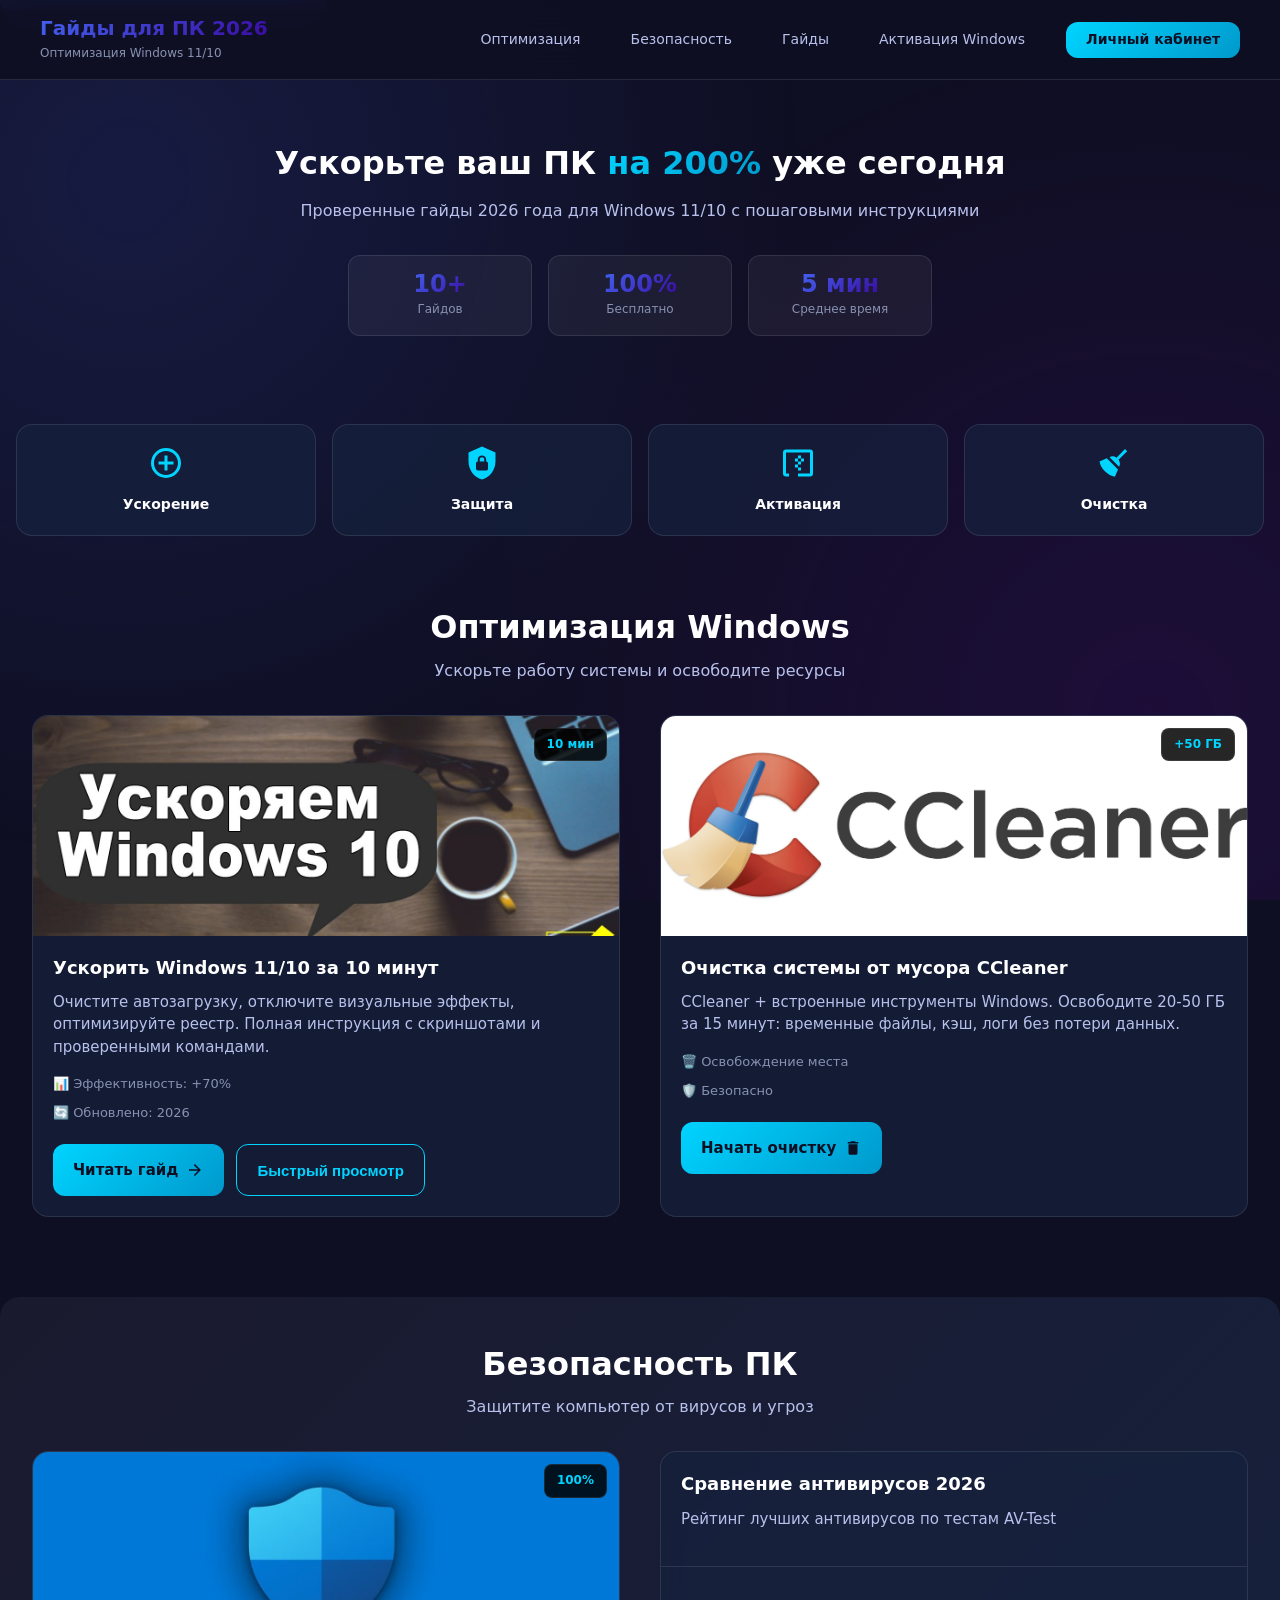
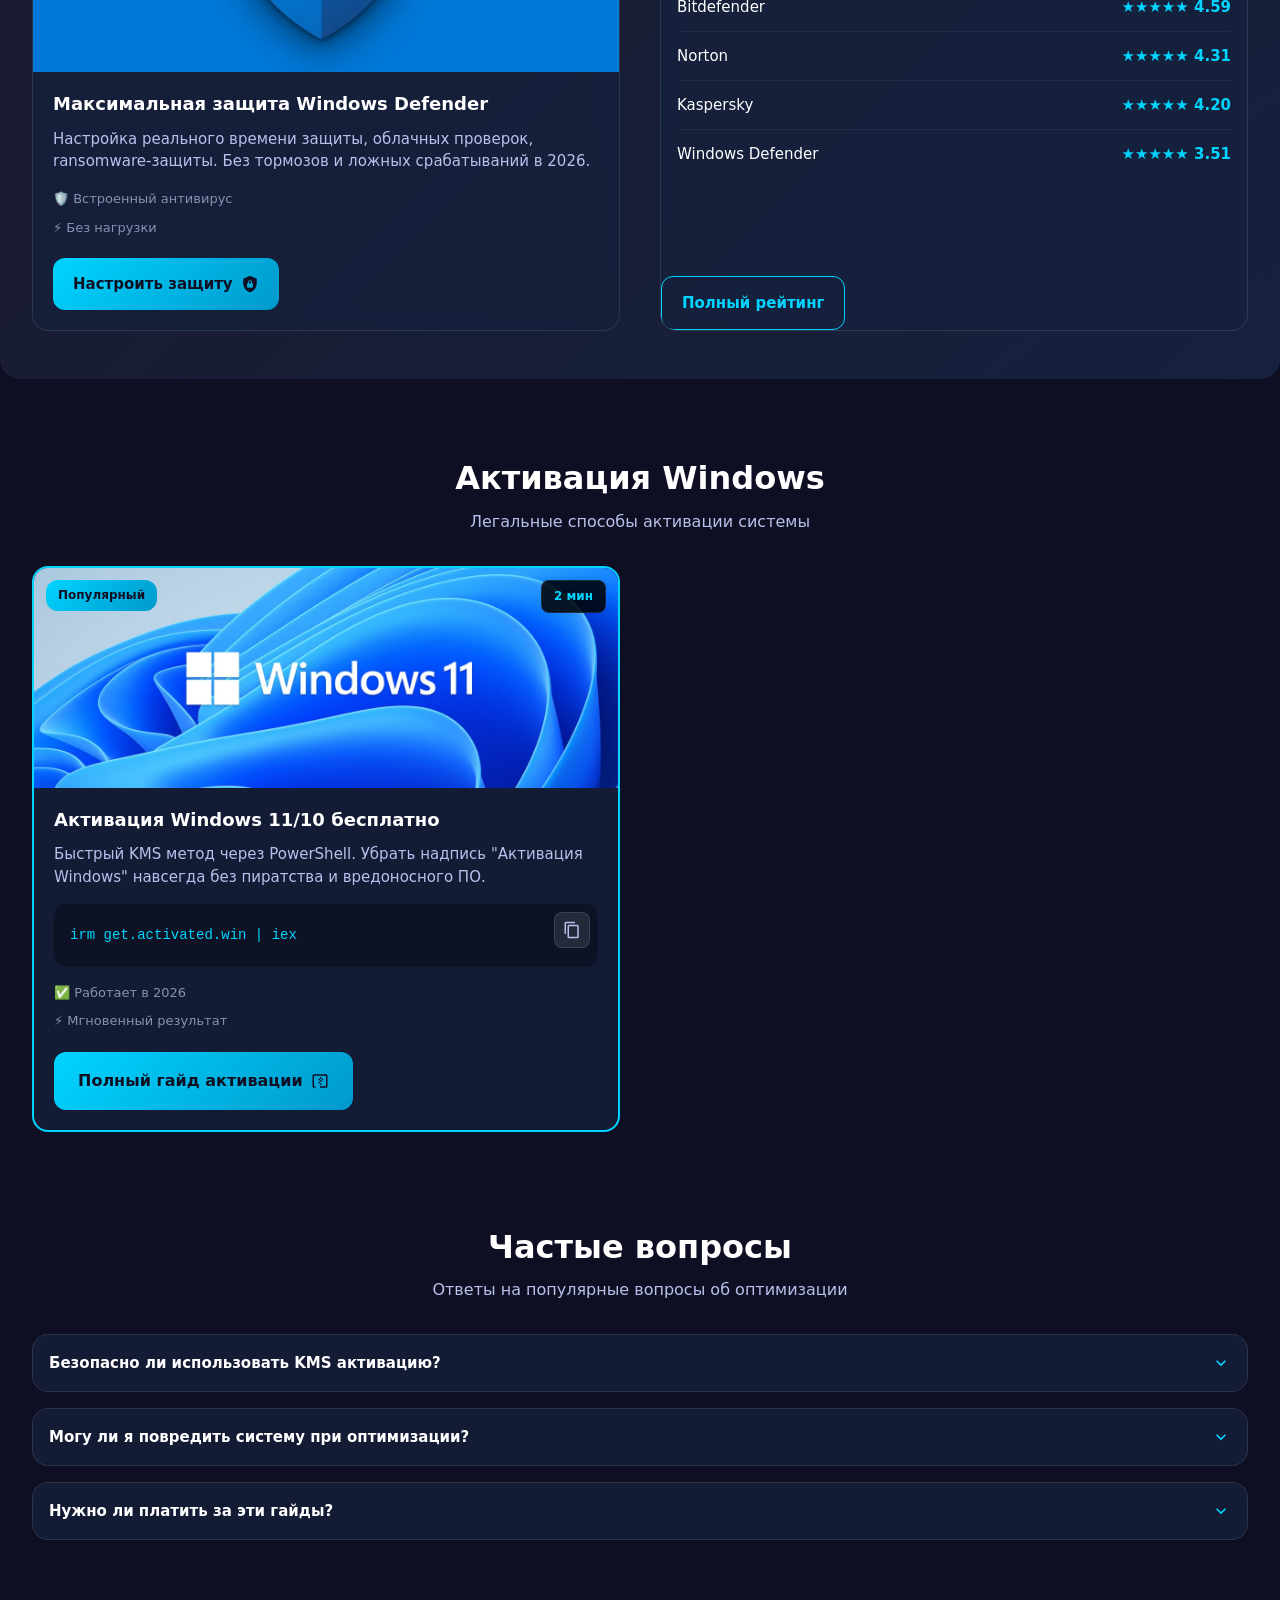
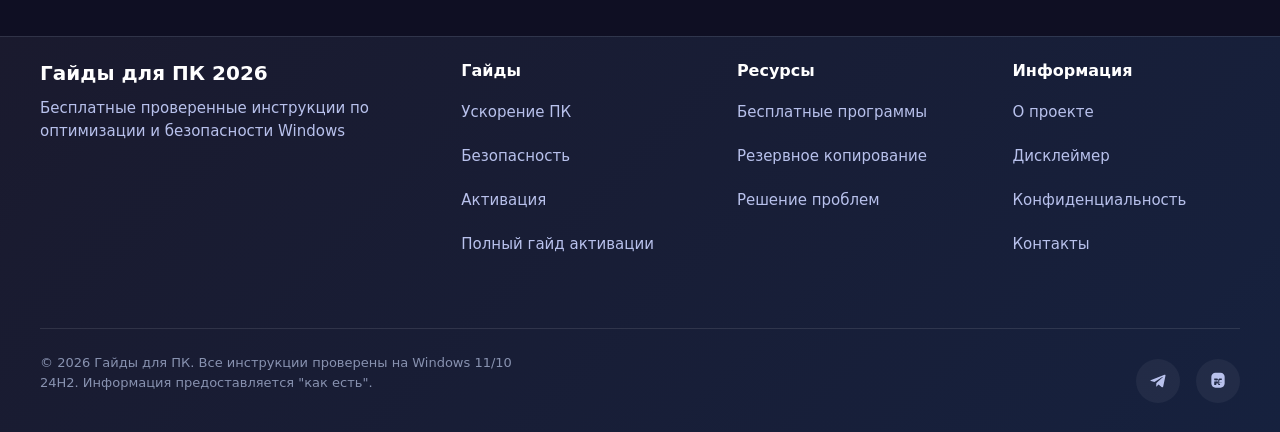
==== index.html @ e0f8c7ee "подключение метрики" ====
<!DOCTYPE html>
<html lang="ru">
<head>
    <meta charset="UTF-8">
    <meta name="viewport" content="width=device-width, initial-scale=1.0">
    <title>Гайды по оптимизации ПК Windows 11/10 2026: ускорение, очистка, активация, безопасность</title>
    <meta name="description" content="Полные гайды 2026: ускорить Windows 11/10 за 10 минут, очистка ПК от мусора CCleaner, активация Windows бесплатно, настройка Windows Defender. Бесплатные программы и инструкции.">
    <meta name="keywords" content="оптимизация ПК, ускорение Windows 11, очистка компьютера от мусора, активация Windows, Windows Defender настройки, гайды ПК 2026">
    <link rel="stylesheet" href="style.css">
    <meta name="robots" content="index, follow">
    <link rel="canonical" href="https://pcguides.vercel.app/">

    <!-- Yandex.Metrika counter -->
<script type="text/javascript">
    (function(m,e,t,r,i,k,a){
        m[i]=m[i]||function(){(m[i].a=m[i].a||[]).push(arguments)};
        m[i].l=1*new Date();
        for (var j = 0; j < document.scripts.length; j++) {if (document.scripts[j].src === r) { return; }}
        k=e.createElement(t),a=e.getElementsByTagName(t)[0],k.async=1,k.src=r,a.parentNode.insertBefore(k,a)
    })(window, document,'script','https://mc.yandex.ru/metrika/tag.js?id=106522723', 'ym');

    ym(106522723, 'init', {ssr:true, webvisor:true, clickmap:true, ecommerce:"dataLayer", referrer: document.referrer, url: location.href, accurateTrackBounce:true, trackLinks:true});
</script>
<noscript><div><img src="https://mc.yandex.ru/watch/106522723" style="position:absolute; left:-9999px;" alt="" /></div></noscript>
<!-- /Yandex.Metrika counter -->

    <meta name="yandex-verification" content="bee2ff7888abcf48" />
    
    <!-- Open Graph -->
    <meta property="og:title" content="Гайды по оптимизации ПК Windows 11/10 2026: ускорение, очистка, активация">
    <meta property="og:description" content="Ускорьте ПК, очистите от мусора, активируйте Windows бесплатно. Полные инструкции 2026 года.">
    <meta property="og:type" content="website">
    <meta property="og:url" content="https://pcguides.vercel.app/">

    <!-- Preload critical resources -->
    <link rel="preload" href="css/style.css" as="style">
    <link rel="preload" href="js/main.js" as="script">
    
    <!-- CSS -->
    <link rel="stylesheet" href="css/style.css">
    
</head>
<body>
    <!-- Skip to main content для доступности -->
    <a href="#main-content" class="skip-link">Перейти к основному содержанию</a>
    
    <header class="main-header">
        <div class="header-container">
            <div class="logo">
                <h1>Гайды для ПК 2026</h1>
                <p class="tagline">Оптимизация Windows 11/10</p>
            </div>
            
            <button class="menu-toggle" aria-label="Открыть меню" aria-expanded="false">
                <span></span>
                <span></span>
                <span></span>
            </button>
            
            <nav class="main-nav" aria-label="Основная навигация">
                <ul>
                    <li><a href="#optimizaciya" class="nav-link">Оптимизация</a></li>
                    <li><a href="#bezopasnost" class="nav-link">Безопасность</a></li>
                    <li><a href="#gaydiki" class="nav-link">Гайды</a></li>
                    <li><a href="aktivatia.html" class="nav-link">Активация Windows</a></li>
                    <li><a href="/log.php" class="btn-nav">Личный кабинет</a></li>
                </ul>
            </nav>
        </div>
    </header>

    <main id="main-content">
        <!-- Hero Section -->
        <section class="hero">
            <div class="hero-content">
                <h2 class="hero-title">Ускорьте ваш ПК <span class="gradient-text">на 200%</span> уже сегодня</h2>
                <p class="hero-subtitle">Проверенные гайды 2026 года для Windows 11/10 с пошаговыми инструкциями</p>
                <div class="hero-stats">
                    <div class="stat">
                        <span class="stat-number">10+</span>
                        <span class="stat-label">Гайдов</span>
                    </div>
                    <div class="stat">
                        <span class="stat-number">100%</span>
                        <span class="stat-label">Бесплатно</span>
                    </div>
                    <div class="stat">
                        <span class="stat-number">5 мин</span>
                        <span class="stat-label">Среднее время</span>
                    </div>
                </div>
            </div>
            <div class="hero-visual">
                <div class="visual-element"></div>
            </div>
        </section>

        <!-- Quick Navigation -->
        <nav class="quick-nav" aria-label="Быстрая навигация">
            <ul>
                <li><a href="#optimizaciya" class="quick-link">
                    <svg class="nav-icon" viewBox="0 0 24 24"><path d="M12,20C7.59,20 4,16.41 4,12C4,7.59 7.59,4 12,4C16.41,4 20,7.59 20,12C20,16.41 16.41,20 12,20M12,2A10,10 0 0,0 2,12A10,10 0 0,0 12,22A10,10 0 0,0 22,12A10,10 0 0,0 12,2M11,7H13V11H17V13H13V17H11V13H7V11H11V7Z"/></svg>
                    <span>Ускорение</span>
                </a></li>
                <li><a href="#bezopasnost" class="quick-link">
                    <svg class="nav-icon" viewBox="0 0 24 24"><path d="M12,1L3,5V11C3,16.55 6.84,21.74 12,23C17.16,21.74 21,16.55 21,11V5L12,1M12,7C13.4,7 14.8,8.1 14.8,9.5V11C15.4,11 16,11.6 16,12.3V15.8C16,16.4 15.4,17 14.7,17H9.2C8.6,17 8,16.4 8,15.7V12.2C8,11.6 8.6,11 9.2,11V9.5C9.2,8.1 10.6,7 12,7M12,8.2C11.2,8.2 10.5,8.7 10.5,9.5V11H13.5V9.5C13.5,8.7 12.8,8.2 12,8.2Z"/></svg>
                    <span>Защита</span>
                </a></li>
                <li><a href="#gaydiki" class="quick-link">
                    <svg class="nav-icon" viewBox="0 0 24 24"><path d="M14,17H12V15H10V13H12V15H14M14,9H12V11H14V9M14,13H12V11H10V9H12V7H14V9H16V11H14V13M20,19H12V21H20A2,2 0 0,0 22,19V5A2,2 0 0,0 20,3H4A2,2 0 0,0 2,5V19A2,2 0 0,0 4,21H6V19H4V5H20V19Z"/></svg>
                    <span>Активация</span>
                </a></li>
                <li><a href="#ochistka" class="quick-link">
                    <svg class="nav-icon" viewBox="0 0 24 24"><path d="M19.36,2.72L20.78,4.14L15.06,9.85C16.13,11.39 16.28,13.24 15.38,14.44L9.06,8.12C10.26,7.22 12.11,7.37 13.65,8.44L19.36,2.72M5.93,17.57C3.92,15.56 2.69,13.16 2.35,10.92L7.23,8.83L14.67,16.27L12.58,21.15C10.34,20.81 7.94,19.58 5.93,17.57Z"/></svg>
                    <span>Очистка</span>
                </a></li>
            </ul>
        </nav>

        <!-- Optimization Section -->
        <section id="optimizaciya" class="section">
            <div class="section-header">
                <h2 class="section-title">Оптимизация Windows</h2>
                <p class="section-subtitle">Ускорьте работу системы и освободите ресурсы</p>
            </div>

            <div class="guides-grid">
                <!-- Ускорение Windows -->
                <article class="guide-card" itemscope itemtype="https://schema.org/HowTo">
                    <div class="card-image">
                        <img 
                            src="img/speedup.jpg" 
                            alt="Гайд ускорение Windows 11/10 за 10 минут: автозагрузка, реестр" 
                            loading="lazy"
                            width="800"
                            height="450"
                            itemprop="image"
                        >
                        <div class="card-badge" aria-label="Время выполнения: 10 минут">10 мин</div>
                    </div>
                    <div class="card-content">
                        <h3 class="card-title" itemprop="name">Ускорить Windows 11/10 за 10 минут</h3>
                        <p class="card-description" itemprop="description">
                            Очистите автозагрузку, отключите визуальные эффекты, оптимизируйте реестр. 
                            Полная инструкция с скриншотами и проверенными командами.
                        </p>
                        <div class="card-meta">
                            <span class="meta-item">📊 Эффективность: +70%</span>
                            <span class="meta-item">🔄 Обновлено: 2026</span>
                        </div>
                        <div class="card-actions">
                            <a href="guide-optimization.html" class="btn-primary" itemprop="url">
                                Читать гайд
                                <svg class="btn-icon" viewBox="0 0 24 24"><path d="M4,11V13H16L10.5,18.5L11.92,19.92L19.84,12L11.92,4.08L10.5,5.5L16,11H4Z"/></svg>
                            </a>
                            <button class="btn-secondary" data-modal="optimization-preview">
                                Быстрый просмотр
                            </button>
                        </div>
                    </div>
                </article>

                <!-- Очистка CCleaner -->
                <article class="guide-card" itemscope itemtype="https://schema.org/HowTo">
                    <div class="card-image">
                        <img 
                            src="img/ccleaner_main.jpg" 
                            alt="Очистка ПК от мусора CCleaner: временные файлы, кэш браузера" 
                            loading="lazy"
                            width="800"
                            height="450"
                            class="lazyload"
                            itemprop="image"
                        >
                        <div class="card-badge" aria-label="Освободит до 50 ГБ места">+50 ГБ</div>
                    </div>
                    <div class="card-content">
                        <h3 class="card-title" itemprop="name">Очистка системы от мусора CCleaner</h3>
                        <p class="card-description" itemprop="description">
                            CCleaner + встроенные инструменты Windows. Освободите 20-50 ГБ за 15 минут: 
                            временные файлы, кэш, логи без потери данных.
                        </p>
                        <div class="card-meta">
                            <span class="meta-item">🗑️ Освобождение места</span>
                            <span class="meta-item">🛡️ Безопасно</span>
                        </div>
                        <div class="card-actions">
                            <a href="guide-cleanup.html" class="btn-primary" itemprop="url">
                                Начать очистку
                                <svg class="btn-icon" viewBox="0 0 24 24"><path d="M19,4H15.5L14.5,3H9.5L8.5,4H5V6H19M6,19A2,2 0 0,0 8,21H16A2,2 0 0,0 18,19V7H6V19Z"/></svg>
                            </a>
                        </div>
                    </div>
                </article>
            </div>
        </section>

        <!-- Security Section -->
        <section id="bezopasnost" class="section section-dark">
            <div class="section-header">
                <h2 class="section-title">Безопасность ПК</h2>
                <p class="section-subtitle">Защитите компьютер от вирусов и угроз</p>
            </div>

            <div class="guides-grid">
                <!-- Windows Defender -->
                <article class="guide-card" itemscope itemtype="https://schema.org/HowTo">
                    <div class="card-image">
                        <img 
                            src="img/defender_main.jpg" 
                            alt="Настройка максимальной защиты Windows Defender от вирусов и ransomware" 
                            loading="lazy"
                            width="800"
                            height="450"
                            class="lazyload"
                            itemprop="image"
                        >
                        <div class="card-badge" aria-label="100% защита">100%</div>
                    </div>
                    <div class="card-content">
                        <h3 class="card-title" itemprop="name">Максимальная защита Windows Defender</h3>
                        <p class="card-description" itemprop="description">
                            Настройка реального времени защиты, облачных проверок, ransomware-защиты. 
                            Без тормозов и ложных срабатываний в 2026.
                        </p>
                        <div class="card-meta">
                            <span class="meta-item">🛡️ Встроенный антивирус</span>
                            <span class="meta-item">⚡ Без нагрузки</span>
                        </div>
                        <div class="card-actions">
                            <a href="guide-defender.html" class="btn-primary" itemprop="url">
                                Настроить защиту
                                <svg class="btn-icon" viewBox="0 0 24 24"><path d="M12,1L3,5V11C3,16.55 6.84,21.74 12,23C17.16,21.74 21,16.55 21,11V5L12,1M12,7C13.4,7 14.8,8.1 14.8,9.5V11C15.4,11 16,11.6 16,12.3V15.8C16,16.4 15.4,17 14.7,17H9.2C8.6,17 8,16.4 8,15.7V12.2C8,11.6 8.6,11 9.2,11V9.5C9.2,8.1 10.6,7 12,7M12,8.2C11.2,8.2 10.5,8.7 10.5,9.5V11H13.5V9.5C13.5,8.7 12.8,8.2 12,8.2Z"/></svg>
                            </a>
                        </div>
                    </div>
                </article>

                <!-- Antivirus Comparison -->
                <article class="guide-card guide-comparison">
                    <div class="comparison-header">
                        <h3 class="card-title">Сравнение антивирусов 2026</h3>
                        <p class="card-description">Рейтинг лучших антивирусов по тестам AV-Test</p>
                    </div>
                    <div class="comparison-list">
                        <div class="antivirus-item">
                            <span class="av-name">Bitdefender</span>
                            <span class="av-rating">★★★★★ 4.59</span>
                        </div>
                        <div class="antivirus-item">
                            <span class="av-name">Norton</span>
                            <span class="av-rating">★★★★★ 4.31</span>
                        </div>
                        <div class="antivirus-item">
                            <span class="av-name">Kaspersky</span>
                            <span class="av-rating">★★★★★ 4.20</span>
                        </div>
                        <div class="antivirus-item">
                            <span class="av-name">Windows Defender</span>
                            <span class="av-rating">★★★★★ 3.51</span>
                        </div>
                    </div>
                    <div class="card-actions">
                        <a href="antivirus-comparison.html" class="btn-secondary">
                            Полный рейтинг
                        </a>
                    </div>
                </article>
            </div>
        </section>

        <!-- Activation Section -->
        <section id="gaydiki" class="section">
            <div class="section-header">
                <h2 class="section-title">Активация Windows</h2>
                <p class="section-subtitle">Легальные способы активации системы</p>
            </div>

            <div class="guides-grid">
                <!-- KMS Activation -->
                <article class="guide-card guide-featured" itemscope itemtype="https://schema.org/HowTo">
                    <div class="featured-badge">Популярный</div>
                    <div class="card-image">
                        <img 
                            src="img/win11.jfif" 
                            alt="Бесплатная активация Windows 11/10: быстрый гайд KMS PowerShell" 
                            loading="lazy"
                            width="800"
                            height="450"
                            class="lazyload"
                            itemprop="image"
                        >
                        <div class="card-badge" aria-label="Время выполнения: 2 минуты">2 мин</div>
                    </div>
                    <div class="card-content">
                        <h3 class="card-title" itemprop="name">Активация Windows 11/10 бесплатно</h3>
                        <p class="card-description" itemprop="description">
                            Быстрый KMS метод через PowerShell. Убрать надпись "Активация Windows" 
                            навсегда без пиратства и вредоносного ПО.
                        </p>
                        <div class="card-code">
                            <code class="code-block" itemprop="steps" itemscope itemtype="https://schema.org/HowToStep">
                                <span class="code-line">irm get.activated.win | iex</span>
                            </code>
                            <button class="copy-btn" aria-label="Копировать команду">
                                <svg viewBox="0 0 24 24"><path d="M19,21H8V7H19M19,5H8A2,2 0 0,0 6,7V21A2,2 0 0,0 8,23H19A2,2 0 0,0 21,21V7A2,2 0 0,0 19,5M16,1H4A2,2 0 0,0 2,3V17H4V3H16V1Z"/></svg>
                            </button>
                        </div>
                        <div class="card-meta">
                            <span class="meta-item">✅ Работает в 2026</span>
                            <span class="meta-item">⚡ Мгновенный результат</span>
                        </div>
                        <div class="card-actions">
                            <a href="aktivatia.html" class="btn-primary btn-large" itemprop="url">
                                Полный гайд активации
                                <svg class="btn-icon" viewBox="0 0 24 24"><path d="M14,17H12V15H10V13H12V15H14M14,9H12V11H14V9M14,13H12V11H10V9H12V7H14V9H16V11H14V13M20,19H12V21H20A2,2 0 0,0 22,19V5A2,2 0 0,0 20,3H4A2,2 0 0,0 2,5V19A2,2 0 0,0 4,21H6V19H4V5H20V19Z"/></svg>
                            </a>
                        </div>
                    </div>
                </article>
            </div>
        </section>

        <!-- FAQ Section -->
        <section class="section section-faq">
            <div class="section-header">
                <h2 class="section-title">Частые вопросы</h2>
                <p class="section-subtitle">Ответы на популярные вопросы об оптимизации</p>
            </div>

            <div class="faq-grid">
                <details class="faq-item">
                    <summary class="faq-question">
                        Безопасно ли использовать KMS активацию?
                        <svg class="faq-icon" viewBox="0 0 24 24"><path d="M7.41,8.58L12,13.17L16.59,8.58L18,10L12,16L6,10L7.41,8.58Z"/></svg>
                    </summary>
                    <div class="faq-answer">
                        <p>Да, метод использует официальные KMS серверы Microsoft для образовательных учреждений и является безопасным. Все команды проверены сообществом.</p>
                    </div>
                </details>

                <details class="faq-item">
                    <summary class="faq-question">
                        Могу ли я повредить систему при оптимизации?
                        <svg class="faq-icon" viewBox="0 0 24 24"><path d="M7.41,8.58L12,13.17L16.59,8.58L18,10L12,16L6,10L7.41,8.58Z"/></svg>
                    </summary>
                    <div class="faq-answer">
                        <p>Наши гайды включают только безопасные изменения реестра и настроек. Все действия обратимы, и мы предоставляем инструкции по восстановлению.</p>
                    </div>
                </details>

                <details class="faq-item">
                    <summary class="faq-question">
                        Нужно ли платить за эти гайды?
                        <svg class="faq-icon" viewBox="0 0 24 24"><path d="M7.41,8.58L12,13.17L16.59,8.58L18,10L12,16L6,10L7.41,8.58Z"/></svg>
                    </summary>
                    <div class="faq-answer">
                        <p>Все гайды полностью бесплатны. Мы не требуем оплаты, подписок или регистрации для доступа к материалам.</p>
                    </div>
                </details>
            </div>
        </section>
    </main>

    <!-- Modal for quick preview -->
    <div class="modal" id="optimization-preview" aria-hidden="true">
        <div class="modal-content">
            <button class="modal-close" aria-label="Закрыть окно">
                <svg viewBox="0 0 24 24"><path d="M19,6.41L17.59,5L12,10.59L6.41,5L5,6.41L10.59,12L5,17.59L6.41,19L12,13.41L17.59,19L19,17.59L13.41,12L19,6.41Z"/></svg>
            </button>
            <h3 class="modal-title">Быстрый просмотр гайда</h3>
            <div class="modal-body">
                <p>Это демо-окно быстрого просмотра. Полная версия гайда доступна по ссылке.</p>
            </div>
        </div>
        <div class="modal-overlay"></div>
    </div>

    <footer class="main-footer">
        <div class="footer-container">
            <div class="footer-brand">
                <h3 class="footer-title">Гайды для ПК 2026</h3>
                <p class="footer-description">
                    Бесплатные проверенные инструкции по оптимизации и безопасности Windows
                </p>
            </div>

            <div class="footer-links">
                <div class="links-column">
                    <h4 class="links-title">Гайды</h4>
                    <ul>
                        <li><a href="#optimizaciya">Ускорение ПК</a></li>
                        <li><a href="#bezopasnost">Безопасность</a></li>
                        <li><a href="#gaydiki">Активация</a></li>
                        <li><a href="aktivatia.html">Полный гайд активации</a></li>
                    </ul>
                </div>

                <div class="links-column">
                    <h4 class="links-title">Ресурсы</h4>
                    <ul>
                        <li><a href="/tools.html">Бесплатные программы</a></li>
                        <li><a href="/backup.html">Резервное копирование</a></li>
                        <li><a href="/troubleshooting.html">Решение проблем</a></li>
                    </ul>
                </div>

                <div class="links-column">
                    <h4 class="links-title">Информация</h4>
                    <ul>
                        <li><a href="/about.html">О проекте</a></li>
                        <li><a href="/disclaimer.html">Дисклеймер</a></li>
                        <li><a href="/privacy.html">Конфиденциальность</a></li>
                        <li><a href="/contact.html">Контакты</a></li>
                    </ul>
                </div>
            </div>

            <div class="footer-bottom">
                <p class="copyright">
                    © 2026 Гайды для ПК. Все инструкции проверены на Windows 11/10 24H2. 
                    Информация предоставляется "как есть".
                </p>
                <div class="footer-social">
                    <a href="#" aria-label="Telegram" class="social-link">
                        <svg viewBox="0 0 24 24"><path d="M9.78,18.65L10.06,14.42L17.74,7.5C18.08,7.19 17.67,7.04 17.22,7.31L7.74,13.3L3.64,12C2.76,11.75 2.75,11.14 3.84,10.7L19.81,4.54C20.54,4.21 21.24,4.72 20.96,5.84L18.24,18.65C18.05,19.56 17.5,19.78 16.74,19.36L12.6,16.3L10.61,18.23C10.38,18.46 10.19,18.65 9.78,18.65Z"/></svg>
                    </a>
                    <a href="#" aria-label="VK" class="social-link">
                        <svg viewBox="0 0 24 24"><path d="M15.07,2H8.93C6.27,2 4,4.27 4,6.93V15.07C4,17.73 6.27,20 8.93,20H15.07C17.73,20 20,17.73 20,15.07V6.93C20,4.27 17.73,2 15.07,2M16.54,13.93H14.43C14.43,15.38 14.43,16.8 14.43,16.8H12.29C12.29,16.8 12.29,15.69 12.29,13.93C12.29,12.5 12.29,11.18 12.29,11.18C12.29,9.82 13.18,9 14.43,9H16.54V10.71H14.43C13.82,10.71 13.5,11 13.5,11.65V12.5C13.5,13.11 13.5,13.5 13.5,13.5H16.54V13.93M13.5,13.93V14.57C13.5,15.25 13.5,15.69 13.5,15.69H14.43C14.43,15.69 14.43,15.24 14.43,14.57V13.93H13.5M7.46,10.71V9H10.57C11.32,9 11.93,9.61 11.93,10.36V11.07H9.93V12.5H11.93V15.07H9.93V16.8H7.46V12.5H9.43V11.07H7.46V10.71Z"/></svg>
                    </a>
                </div>
            </div>
        </div>
    </footer>

    <!-- Schema.org structured data -->
    <script type="application/ld+json">
    {
        "@context": "https://schema.org",
        "@type": "WebSite",
        "name": "Гайды для ПК 2026",
        "description": "Бесплатные гайды по оптимизации Windows 11/10",
        "url": "https://pcguides.vercel.app/",
        "potentialAction": {
            "@type": "SearchAction",
            "target": "https://pcguides.vercel.app/search?q={search_term_string}",
            "query-input": "required name=search_term_string"
        }
    }
    </script>

    <!-- JavaScript -->
    <script src="js/main.min.js" defer></script>
    
    <!-- Performance monitoring -->
    <script>
    if ('performance' in window) {
        window.addEventListener('load', function() {
            setTimeout(function() {
                const timing = performance.getEntriesByType('navigation')[0];
                console.log('Page load time:', timing.loadEventEnd - timing.startTime, 'ms');
            }, 0);
        });
    }
    </script>
</body>
</html>
---- style.css ----
/* ===== VARIABLES ===== */
:root {
    /* Colors */
    --color-primary: #4361ee;
    --color-primary-dark: #3a56d4;
    --color-secondary: #7209b7;
    --color-accent: #00d4ff;
    --color-accent-dark: #0099cc;
    --color-success: #4cc9f0;
    --color-warning: #f72585;
    --color-danger: #ef233c;
    
    /* Градиенты */
    --gradient-primary: linear-gradient(135deg, #4361ee 0%, #3a0ca3 100%);
    --gradient-secondary: linear-gradient(135deg, #7209b7 0%, #f72585 100%);
    --gradient-accent: linear-gradient(135deg, #00d4ff 0%, #0099cc 100%);
    --gradient-dark: linear-gradient(135deg, #1a1a2e 0%, #16213e 100%);
    
    /* Фоны */
    --bg-dark: #0f0f23;
    --bg-card: rgba(22, 33, 62, 0.7);
    --bg-glass: rgba(255, 255, 255, 0.05);
    --bg-modal: rgba(0, 0, 0, 0.8);
    
    /* Текст */
    --text-primary: #ffffff;
    --text-secondary: #b8c1ec;
    --text-muted: #8892b0;
    
    /* Отступы */
    --container-padding: 1rem;
    --section-padding: 2rem;
    --card-padding: 1.25rem;
    
    /* Мобильные отступы */
    --mobile-padding: 1rem;
    --mobile-section-padding: 1.5rem;
    
    /* Бордеры */
    --border-color: rgba(255, 255, 255, 0.1);
    --border-radius-sm: 8px;
    --border-radius-md: 12px;
    --border-radius-lg: 16px;
    --border-radius-xl: 20px;
    
    /* Тени */
    --shadow-sm: 0 2px 8px rgba(0, 0, 0, 0.1);
    --shadow-md: 0 4px 16px rgba(0, 0, 0, 0.2);
    --shadow-lg: 0 8px 24px rgba(0, 0, 0, 0.3);
    --shadow-xl: 0 12px 32px rgba(0, 0, 0, 0.4);
    
    /* Transitions */
    --transition-fast: 150ms ease;
    --transition-normal: 300ms ease;
    --transition-slow: 500ms ease;
    
    /* Fonts */
    --font-primary: 'Segoe UI', -apple-system, BlinkMacSystemFont, system-ui, sans-serif;
    --font-mono: 'Consolas', 'Monaco', 'Courier New', monospace;
}

/* ===== RESET & BASE ===== */
*, *::before, *::after {
    margin: 0;
    padding: 0;
    box-sizing: border-box;
}

html {
    font-size: 16px;
    scroll-behavior: smooth;
    -webkit-text-size-adjust: 100%;
    -webkit-tap-highlight-color: transparent;
}

body {
    font-family: var(--font-primary);
    background: var(--bg-dark);
    color: var(--text-primary);
    line-height: 1.6;
    overflow-x: hidden;
    min-height: 100vh;
    position: relative;
    padding: 0;
}

/* Градиентный фон */
body::before {
    content: '';
    position: fixed;
    top: 0;
    left: 0;
    width: 100%;
    height: 100%;
    background: 
        radial-gradient(circle at 10% 20%, rgba(67, 97, 238, 0.15) 0%, transparent 50%),
        radial-gradient(circle at 90% 80%, rgba(114, 9, 183, 0.15) 0%, transparent 50%);
    z-index: -2;
    animation: backgroundPulse 20s ease-in-out infinite alternate;
}

@keyframes backgroundPulse {
    0% { transform: scale(1); opacity: 0.7; }
    100% { transform: scale(1.05); opacity: 1; }
}

/* ===== ТИПОГРАФИКА ===== */
h1, h2, h3, h4, h5, h6 {
    font-weight: 700;
    line-height: 1.2;
    margin-bottom: 1rem;
}

h1 {
    font-size: clamp(1.75rem, 5vw, 2.5rem);
}

h2 {
    font-size: clamp(1.5rem, 4vw, 2rem);
}

h3 {
    font-size: clamp(1.25rem, 3vw, 1.5rem);
}

p {
    margin-bottom: 1rem;
    color: var(--text-secondary);
    font-size: clamp(0.9375rem, 2vw, 1rem);
}

a {
    color: var(--color-accent);
    text-decoration: none;
    transition: color var(--transition-fast);
}

a:hover {
    color: var(--color-accent-dark);
}

/* ===== ДОСТУПНОСТЬ ===== */
.skip-link {
    position: absolute;
    top: -40px;
    left: 0;
    background: var(--color-primary);
    color: white;
    padding: 0.75rem 1rem;
    z-index: 1000;
    text-decoration: none;
    border-radius: var(--border-radius-sm);
}

.skip-link:focus {
    top: 0;
}

.sr-only {
    position: absolute;
    width: 1px;
    height: 1px;
    padding: 0;
    margin: -1px;
    overflow: hidden;
    clip: rect(0, 0, 0, 0);
    white-space: nowrap;
    border: 0;
}

/* ===== КОНТЕЙНЕР С ПАДДИНГАМИ ===== */
.container {
    width: 100%;
    max-width: 1200px;
    margin: 0 auto;
    padding: 0 var(--mobile-padding);
}

@media (min-width: 768px) {
    .container {
        padding: 0 var(--container-padding);
    }
}

/* ===== ШАПКА ===== */
.main-header {
    position: sticky;
    top: 0;
    z-index: 1000;
    background: rgba(15, 15, 35, 0.95);
    backdrop-filter: blur(20px);
    -webkit-backdrop-filter: blur(20px);
    border-bottom: 1px solid var(--border-color);
    padding: 1rem var(--mobile-padding);
    width: 100%;
}

.header-container {
    display: flex;
    justify-content: space-between;
    align-items: center;
    gap: 1rem;
    width: 100%;
    max-width: 1200px;
    margin: 0 auto;
}

/* Логотип */
.logo {
    display: flex;
    flex-direction: column;
    gap: 0.25rem;
    flex-shrink: 1;
    min-width: 0;
}

.logo h1 {
    font-size: 1.25rem;
    margin: 0;
    background: var(--gradient-primary);
    -webkit-background-clip: text;
    -webkit-text-fill-color: transparent;
    background-clip: text;
    white-space: nowrap;
    overflow: hidden;
    text-overflow: ellipsis;
}

.tagline {
    font-size: 0.75rem;
    color: var(--text-muted);
    margin: 0;
    white-space: nowrap;
    overflow: hidden;
    text-overflow: ellipsis;
}

/* ===== ПРОСТОЕ ГОРИЗОНТАЛЬНОЕ МЕНЮ ===== */
.menu-toggle {
    display: none !important; /* Скрываем кнопку меню */
}

.main-nav {
    display: flex;
    align-items: center;
    height: auto;
    overflow: visible !important; /* Важно: убираем скролл */
}

.main-nav ul {
    display: flex;
    align-items: center;
    gap: 1rem;
    list-style: none;
    margin: 0;
    padding: 0;
    overflow: visible !important; /* Важно: убираем скролл */
}

.nav-link {
    display: inline-flex;
    align-items: center;
    color: var(--text-secondary);
    padding: 0.5rem 1rem;
    border-radius: var(--border-radius-md);
    transition: all var(--transition-normal);
    font-size: 0.875rem;
    text-align: center;
    border: 1px solid transparent;
    text-decoration: none;
    height: 36px;
    white-space: nowrap;
}

.nav-link:hover,
.nav-link:focus {
    color: var(--text-primary);
    background: var(--bg-glass);
    border-color: var(--border-color);
}

.btn-nav {
    display: inline-flex;
    align-items: center;
    justify-content: center;
    background: var(--gradient-accent);
    color: var(--bg-dark) !important;
    padding: 0.5rem 1.25rem;
    border-radius: var(--border-radius-md);
    font-weight: 600;
    font-size: 0.875rem;
    text-decoration: none;
    border: none;
    height: 36px;
    min-width: 120px;
    margin-left: 0.5rem;
}

.btn-nav:hover,
.btn-nav:focus {
    transform: translateY(-2px);
    box-shadow: var(--shadow-md);
    outline: none;
}

/* ===== HERO SECTION ===== */
.hero {
    padding: var(--mobile-section-padding) var(--mobile-padding);
    position: relative;
    overflow: hidden;
    width: 100%;
}

.hero-content {
    text-align: center;
    max-width: 100%;
    margin: 0 auto;
    padding: 1rem 0;
}

.hero-title {
    margin-bottom: 1rem;
    padding: 0 0.5rem;
}

.gradient-text {
    background: var(--gradient-accent);
    -webkit-background-clip: text;
    -webkit-text-fill-color: transparent;
    background-clip: text;
    display: inline-block;
}

.hero-subtitle {
    font-size: 1rem;
    margin-bottom: 1.5rem;
    color: var(--text-secondary);
    padding: 0 0.5rem;
    line-height: 1.5;
}

.hero-stats {
    display: grid;
    grid-template-columns: repeat(3, 1fr);
    gap: 1rem;
    margin-top: 2rem;
    padding: 0 0.5rem;
}

.stat {
    display: flex;
    flex-direction: column;
    align-items: center;
    padding: 1rem 0.5rem;
    background: rgba(255, 255, 255, 0.05);
    border-radius: var(--border-radius-md);
    border: 1px solid var(--border-color);
}

.stat-number {
    font-size: 1.5rem;
    font-weight: 700;
    background: var(--gradient-primary);
    -webkit-background-clip: text;
    -webkit-text-fill-color: transparent;
    background-clip: text;
    line-height: 1;
    margin-bottom: 0.25rem;
}

.stat-label {
    color: var(--text-muted);
    font-size: 0.75rem;
    text-align: center;
}

/* ===== БЫСТРАЯ НАВИГАЦИЯ ===== */
.quick-nav {
    margin: 1.5rem var(--mobile-padding);
    padding: 0;
}

.quick-nav ul {
    display: grid;
    grid-template-columns: repeat(2, 1fr);
    gap: 0.75rem;
    list-style: none;
    margin: 0;
    padding: 0;
}

.quick-link {
    display: flex;
    flex-direction: column;
    align-items: center;
    gap: 0.75rem;
    padding: 1.25rem 0.75rem;
    background: var(--bg-card);
    border: 1px solid var(--border-color);
    border-radius: var(--border-radius-lg);
    transition: all var(--transition-normal);
    text-align: center;
    min-height: 100px;
}

.quick-link:hover,
.quick-link:focus {
    transform: translateY(-3px);
    box-shadow: var(--shadow-lg);
    border-color: var(--color-accent);
    outline: none;
}

.nav-icon {
    width: 36px;
    height: 36px;
    fill: var(--color-accent);
    flex-shrink: 0;
}

.quick-link span {
    font-size: 0.875rem;
    font-weight: 600;
    color: var(--text-primary);
}

/* ===== СЕКЦИИ ===== */
.section {
    padding: var(--mobile-section-padding) var(--mobile-padding);
    width: 100%;
    overflow: hidden;
}

.section-dark {
    background: var(--gradient-dark);
    border-radius: var(--border-radius-xl);
    margin: 1.5rem 0;
    padding: var(--mobile-section-padding) var(--mobile-padding);
}

.section-header {
    text-align: center;
    margin-bottom: 2rem;
    padding: 0 0.5rem;
}

.section-title {
    margin-bottom: 0.75rem;
    padding: 0;
}

.section-subtitle {
    font-size: 1rem;
    color: var(--text-secondary);
    line-height: 1.5;
}

/* ===== КАРТОЧКИ ГАЙДОВ ===== */
.guides-grid {
    display: grid;
    grid-template-columns: 1fr;
    gap: 1.5rem;
    margin-top: 1.5rem;
    width: 100%;
}

.guide-card {
    background: var(--bg-card);
    backdrop-filter: blur(10px);
    -webkit-backdrop-filter: blur(10px);
    border: 1px solid var(--border-color);
    border-radius: var(--border-radius-lg);
    overflow: hidden;
    transition: all var(--transition-normal);
    position: relative;
    width: 100%;
    margin: 0;
}

.guide-card:hover {
    transform: translateY(-4px);
    box-shadow: var(--shadow-xl);
    border-color: var(--color-accent);
}

/* Изображение в карточке */
.card-image {
    position: relative;
    height: 180px;
    overflow: hidden;
    width: 100%;
}

.card-image img {
    width: 100%;
    height: 100%;
    object-fit: cover;
    transition: transform var(--transition-slow);
    display: block;
}

.guide-card:hover .card-image img {
    transform: scale(1.05);
}

.card-badge {
    position: absolute;
    top: 0.75rem;
    right: 0.75rem;
    background: rgba(0, 0, 0, 0.85);
    color: var(--color-accent);
    padding: 0.375rem 0.75rem;
    border-radius: var(--border-radius-sm);
    font-size: 0.75rem;
    font-weight: 600;
    z-index: 1;
    border: 1px solid rgba(255, 255, 255, 0.1);
}

/* Контент карточки */
.card-content {
    padding: 1.25rem;
    width: 100%;
}

.card-title {
    margin-bottom: 0.75rem;
    font-size: 1.125rem;
    line-height: 1.3;
}

.card-description {
    margin-bottom: 1rem;
    color: var(--text-secondary);
    font-size: 0.9375rem;
    line-height: 1.5;
}

/* Мета-информация */
.card-meta {
    display: flex;
    flex-direction: column;
    gap: 0.5rem;
    margin-bottom: 1.25rem;
}

.meta-item {
    font-size: 0.8125rem;
    color: var(--text-muted);
    display: flex;
    align-items: center;
    gap: 0.375rem;
}

/* Кнопки в карточке */
.card-actions {
    display: flex;
    flex-direction: column;
    gap: 0.75rem;
    width: 100%;
}

/* ===== КНОПКИ ===== */
.btn-primary, .btn-secondary {
    display: inline-flex;
    align-items: center;
    justify-content: center;
    gap: 0.5rem;
    padding: 0.875rem 1.25rem;
    border-radius: var(--border-radius-md);
    font-weight: 600;
    font-size: 0.9375rem;
    border: none;
    cursor: pointer;
    transition: all var(--transition-normal);
    text-decoration: none;
    width: 100%;
    min-height: 44px;
    -webkit-tap-highlight-color: transparent;
}

.btn-primary {
    background: var(--gradient-accent);
    color: var(--bg-dark);
}

.btn-primary:hover,
.btn-primary:focus {
    transform: translateY(-2px);
    box-shadow: var(--shadow-lg);
    outline: none;
}

.btn-secondary {
    background: transparent;
    color: var(--color-accent);
    border: 1px solid var(--color-accent);
}

.btn-secondary:hover,
.btn-secondary:focus {
    background: rgba(0, 212, 255, 0.1);
    outline: none;
}

.btn-large {
    padding: 1rem 1.5rem;
    font-size: 1rem;
}

.btn-icon {
    width: 18px;
    height: 18px;
    fill: currentColor;
    flex-shrink: 0;
}

/* ===== БЛОК КОДА ===== */
.card-code {
    position: relative;
    background: rgba(0, 0, 0, 0.3);
    border-radius: var(--border-radius-md);
    padding: 1rem;
    margin: 1rem 0;
    font-family: var(--font-mono);
    width: 100%;
    overflow: hidden;
}

.code-block {
    display: block;
    color: var(--color-accent);
    font-size: 0.875rem;
    overflow-x: auto;
    -webkit-overflow-scrolling: touch;
    white-space: nowrap;
    padding-right: 3rem;
}

.code-line {
    display: block;
    padding: 0.25rem 0;
    min-height: 1.5em;
}

.copy-btn {
    position: absolute;
    top: 0.5rem;
    right: 0.5rem;
    background: rgba(255, 255, 255, 0.1);
    border: 1px solid var(--border-color);
    color: var(--text-secondary);
    cursor: pointer;
    padding: 0.5rem;
    border-radius: var(--border-radius-sm);
    transition: all var(--transition-fast);
    width: 36px;
    height: 36px;
    display: flex;
    align-items: center;
    justify-content: center;
}

.copy-btn:hover,
.copy-btn:focus {
    color: var(--color-accent);
    background: rgba(255, 255, 255, 0.15);
    outline: none;
}

.copy-btn svg {
    width: 18px;
    height: 18px;
    fill: currentColor;
}

/* ===== ФИЧЕРЕД КАРТОЧКА ===== */
.guide-featured {
    border: 2px solid var(--color-accent);
}

.featured-badge {
    position: absolute;
    top: 0.75rem;
    left: 0.75rem;
    background: var(--gradient-accent);
    color: var(--bg-dark);
    padding: 0.375rem 0.75rem;
    border-radius: var(--border-radius-md);
    font-size: 0.75rem;
    font-weight: 600;
    z-index: 1;
}

/* ===== СРАВНЕНИЕ АНТИВИРУСОВ ===== */
.guide-comparison {
    display: flex;
    flex-direction: column;
    width: 100%;
}

.comparison-header {
    padding: 1.25rem;
    border-bottom: 1px solid var(--border-color);
}

.comparison-list {
    flex: 1;
    padding: 1rem;
}

.antivirus-item {
    display: flex;
    justify-content: space-between;
    align-items: center;
    padding: 0.75rem 0;
    border-bottom: 1px solid rgba(255, 255, 255, 0.05);
}

.antivirus-item:last-child {
    border-bottom: none;
}

.av-name {
    font-weight: 500;
    font-size: 0.9375rem;
}

.av-rating {
    color: var(--color-accent);
    font-weight: 600;
    font-size: 0.9375rem;
}

/* ===== FAQ SECTION ===== */
.faq-grid {
    max-width: 100%;
    margin: 0 auto;
    width: 100%;
}

.faq-item {
    background: var(--bg-card);
    border: 1px solid var(--border-color);
    border-radius: var(--border-radius-lg);
    margin-bottom: 1rem;
    overflow: hidden;
    width: 100%;
}

.faq-question {
    padding: 1rem;
    cursor: pointer;
    display: flex;
    justify-content: space-between;
    align-items: center;
    font-weight: 600;
    font-size: 0.9375rem;
    list-style: none;
    -webkit-tap-highlight-color: transparent;
    min-height: 56px;
}

.faq-question::-webkit-details-marker {
    display: none;
}

.faq-icon {
    width: 20px;
    height: 20px;
    fill: var(--color-accent);
    transition: transform var(--transition-normal);
    flex-shrink: 0;
}

.faq-item[open] .faq-icon {
    transform: rotate(180deg);
}

.faq-answer {
    padding: 0 1rem 1rem;
    color: var(--text-secondary);
    font-size: 0.9375rem;
    line-height: 1.5;
}

/* ===== MODAL ===== */
.modal {
    position: fixed;
    top: 0;
    left: 0;
    width: 100%;
    height: 100%;
    z-index: 2000;
    display: none;
    align-items: center;
    justify-content: center;
    padding: var(--mobile-padding);
}

.modal[aria-hidden="false"] {
    display: flex;
}

.modal-overlay {
    position: absolute;
    top: 0;
    left: 0;
    width: 100%;
    height: 100%;
    background: var(--bg-modal);
    backdrop-filter: blur(5px);
    -webkit-backdrop-filter: blur(5px);
}

.modal-content {
    position: relative;
    background: var(--gradient-dark);
    border-radius: var(--border-radius-lg);
    padding: 1.5rem;
    width: 100%;
    max-width: 400px;
    max-height: 80vh;
    overflow-y: auto;
    z-index: 1;
    border: 1px solid var(--border-color);
    -webkit-overflow-scrolling: touch;
}

.modal-close {
    position: absolute;
    top: 0.75rem;
    right: 0.75rem;
    background: transparent;
    border: none;
    color: var(--text-secondary);
    cursor: pointer;
    padding: 0.5rem;
    border-radius: var(--border-radius-sm);
    width: 40px;
    height: 40px;
    display: flex;
    align-items: center;
    justify-content: center;
}

.modal-close:hover,
.modal-close:focus {
    color: var(--text-primary);
    outline: none;
}

.modal-close svg {
    width: 20px;
    height: 20px;
    fill: currentColor;
}

.modal-title {
    margin-bottom: 1rem;
    font-size: 1.25rem;
}

.modal-body {
    color: var(--text-secondary);
    font-size: 0.9375rem;
    line-height: 1.5;
}

/* ===== ФУТЕР ===== */
.main-footer {
    background: var(--gradient-dark);
    padding: var(--mobile-section-padding) var(--mobile-padding);
    margin-top: 2rem;
    border-top: 1px solid var(--border-color);
    width: 100%;
}

.footer-container {
    display: flex;
    flex-direction: column;
    gap: 2rem;
    max-width: 1200px;
    margin: 0 auto;
}

.footer-brand {
    display: flex;
    flex-direction: column;
    gap: 0.75rem;
    width: 100%;
}

.footer-title {
    font-size: 1.25rem;
    margin: 0;
}

.footer-description {
    color: var(--text-secondary);
    margin: 0;
    font-size: 0.9375rem;
    line-height: 1.5;
}

.footer-links {
    display: grid;
    grid-template-columns: 1fr;
    gap: 2rem;
    width: 100%;
}

.links-column {
    width: 100%;
}

.links-column h4 {
    font-size: 1rem;
    margin-bottom: 1rem;
    color: var(--text-primary);
}

.links-column ul {
    list-style: none;
    padding: 0;
    margin: 0;
}

.links-column li {
    margin-bottom: 0.75rem;
}

.links-column a {
    color: var(--text-secondary);
    font-size: 0.9375rem;
    transition: color var(--transition-fast);
    display: inline-block;
    padding: 0.25rem 0;
}

.links-column a:hover,
.links-column a:focus {
    color: var(--color-accent);
    outline: none;
}

.footer-bottom {
    display: flex;
    flex-direction: column;
    gap: 1.5rem;
    padding-top: 1.5rem;
    border-top: 1px solid var(--border-color);
    margin-top: 1.5rem;
    width: 100%;
}

.copyright {
    color: var(--text-muted);
    font-size: 0.8125rem;
    text-align: center;
    line-height: 1.5;
}

.footer-social {
    display: flex;
    justify-content: center;
    gap: 1rem;
    width: 100%;
}

.social-link {
    display: inline-flex;
    align-items: center;
    justify-content: center;
    width: 44px;
    height: 44px;
    background: var(--bg-glass);
    border-radius: 50%;
    color: var(--text-secondary);
    transition: all var(--transition-normal);
    -webkit-tap-highlight-color: transparent;
}

.social-link:hover,
.social-link:focus {
    color: var(--color-accent);
    background: rgba(0, 212, 255, 0.1);
    transform: translateY(-2px);
    outline: none;
}

.social-link svg {
    width: 20px;
    height: 20px;
    fill: currentColor;
}

/* ===== МЕДИА-ЗАПРОСЫ ДЛЯ ПЛАНШЕТОВ ===== */
@media (min-width: 768px) {
    :root {
        --container-padding: 2rem;
        --section-padding: 3rem;
        --card-padding: 1.5rem;
    }
    
    .main-header {
        padding: 1rem var(--container-padding);
    }
    
    .hero {
        padding: 3rem var(--container-padding);
    }
    
    .section {
        padding: var(--section-padding) var(--container-padding);
    }
    
    .section-dark {
        margin: 2rem 0;
        padding: var(--section-padding) var(--container-padding);
    }
    
    .guides-grid {
        grid-template-columns: repeat(2, 1fr);
        gap: 2rem;
    }
    
    .quick-nav ul {
        grid-template-columns: repeat(4, 1fr);
        gap: 1rem;
    }
    
    .card-actions {
        flex-direction: row;
    }
    
    .btn-primary,
    .btn-secondary {
        width: auto;
        min-width: 140px;
    }
    
    .footer-links {
        grid-template-columns: repeat(3, 1fr);
        gap: 3rem;
    }
    
    .footer-bottom {
        flex-direction: row;
        justify-content: space-between;
        align-items: center;
    }
    
    .copyright {
        text-align: left;
    }
    
    .footer-social {
        justify-content: flex-end;
    }
}

/* ===== МЕДИА-ЗАПРОСЫ ДЛЯ ДЕСКТОПОВ ===== */
@media (min-width: 1024px) {
    .container {
        max-width: 1200px;
        padding: 0 2rem;
    }
    
    .guides-grid {
        grid-template-columns: repeat(2, 1fr);
        gap: 2.5rem;
    }
    
    .card-image {
        height: 220px;
    }
    
    .hero-stats {
        max-width: 600px;
        margin: 2rem auto 0;
    }
    
    .footer-container {
        flex-direction: row;
        flex-wrap: wrap;
    }
    
    .footer-brand {
        flex: 1;
        min-width: 300px;
    }
    
    .footer-links {
        flex: 2;
        min-width: 600px;
    }
}

/* ===== МЕДИА-ЗАПРОСЫ ДЛЯ ОЧЕНЬ МАЛЕНЬКИХ ЭКРАНОВ ===== */
@media (max-width: 480px) {
    .nav-link {
        padding: 0.5rem 0.75rem;
        font-size: 0.8rem;
    }
    
    .btn-nav {
        padding: 0.5rem 1rem;
        font-size: 0.8rem;
        min-width: 100px;
    }
    
    .quick-nav ul {
        grid-template-columns: 1fr;
    }
    
    .hero-stats {
        grid-template-columns: 1fr;
        gap: 0.75rem;
    }
    
    .stat {
        padding: 0.75rem;
    }
    
    .card-image {
        height: 160px;
    }
    
    .card-content {
        padding: 1rem;
    }
}

/* ===== ОПТИМИЗАЦИИ ДЛЯ МОБИЛЬНЫХ УСТРОЙСТВ ===== */
@media (hover: none) and (pointer: coarse) {
    .guide-card:hover {
        transform: none;
    }
    
    .quick-link:hover {
        transform: none;
    }
    
    .nav-link:hover {
        background: transparent;
    }
    
    /* Увеличиваем зону нажатия для мобильных */
    .nav-link,
    .btn-primary,
    .btn-secondary,
    .social-link {
        min-height: 44px;
    }
    
    .faq-question {
        min-height: 56px;
    }
    
    /* Отключаем hover эффекты на таче */
    .guide-card:hover .card-image img {
        transform: none;
    }
}

/* ===== REDUCED MOTION ===== */
@media (prefers-reduced-motion: reduce) {
    *,
    *::before,
    *::after {
        animation-duration: 0.01ms !important;
        animation-iteration-count: 1 !important;
        transition-duration: 0.01ms !important;
    }
    
    body::before {
        animation: none;
    }
}

/* ===== PRINT STYLES ===== */
@media print {
    .main-header,
    .quick-nav,
    .card-actions,
    .footer-social,
    .modal {
        display: none !important;
    }
    
    body {
        background: white !important;
        color: black !important;
        font-size: 12pt;
    }
    
    a {
        color: blue !important;
        text-decoration: underline !important;
    }
    
    .guide-card {
        break-inside: avoid;
        border: 1px solid #ddd !important;
        box-shadow: none !important;
        margin: 1rem 0;
    }
    
    .container {
        padding: 0 !important;
        max-width: 100% !important;
    }
}

/* ===== DARK MODE PREFERENCE ===== */
@media (prefers-color-scheme: dark) {
    :root {
        --bg-dark: #0a0a0a;
        --bg-card: rgba(30, 30, 30, 0.7);
    }
}

/* ===== HIGH CONTRAST MODE ===== */
@media (prefers-contrast: high) {
    :root {
        --color-primary: #0000ff;
        --color-accent: #00ffff;
        --text-primary: #000000;
        --text-secondary: #000000;
        --border-color: #000000;
    }
    
    body {
        background: #ffffff;
    }
    
    .guide-card {
        border: 2px solid var(--border-color);
    }
}

/* ===== IMAGE OPTIMIZATIONS ===== */
img {
    max-width: 100%;
    height: auto;
    vertical-align: middle;
    display: block;
}

/* img.lazyload {
    opacity: 0;
    transition: opacity var(--transition-normal);
}

img.lazyloaded {
    opacity: 1;
} */

/* Убираем синюю подсветку на iOS */
input,
textarea,
button,
select,
a {
    -webkit-tap-highlight-color: transparent;
}

/* Предотвращаем увеличение шрифта на iOS */
@media screen and (max-width: 767px) {
    input,
    textarea,
    select,
    button {
        font-size: 16px !important;
    }
}
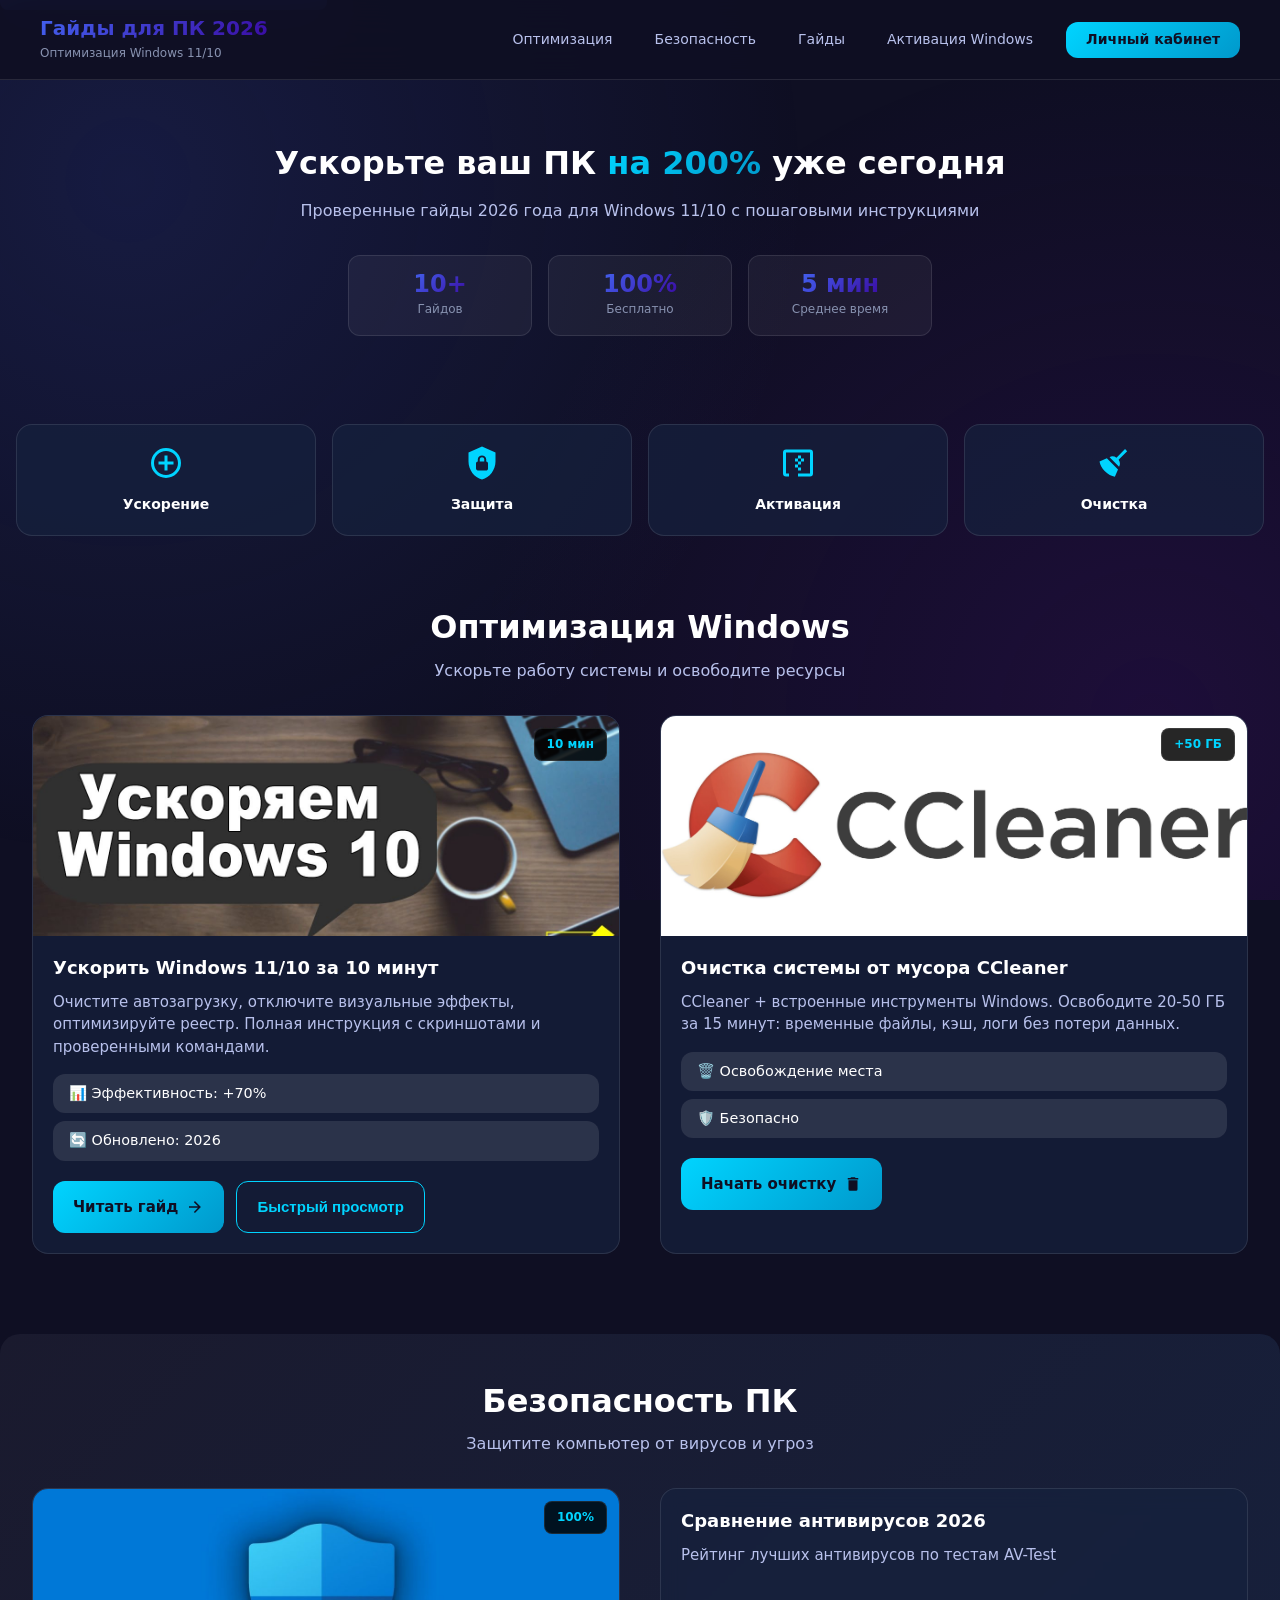
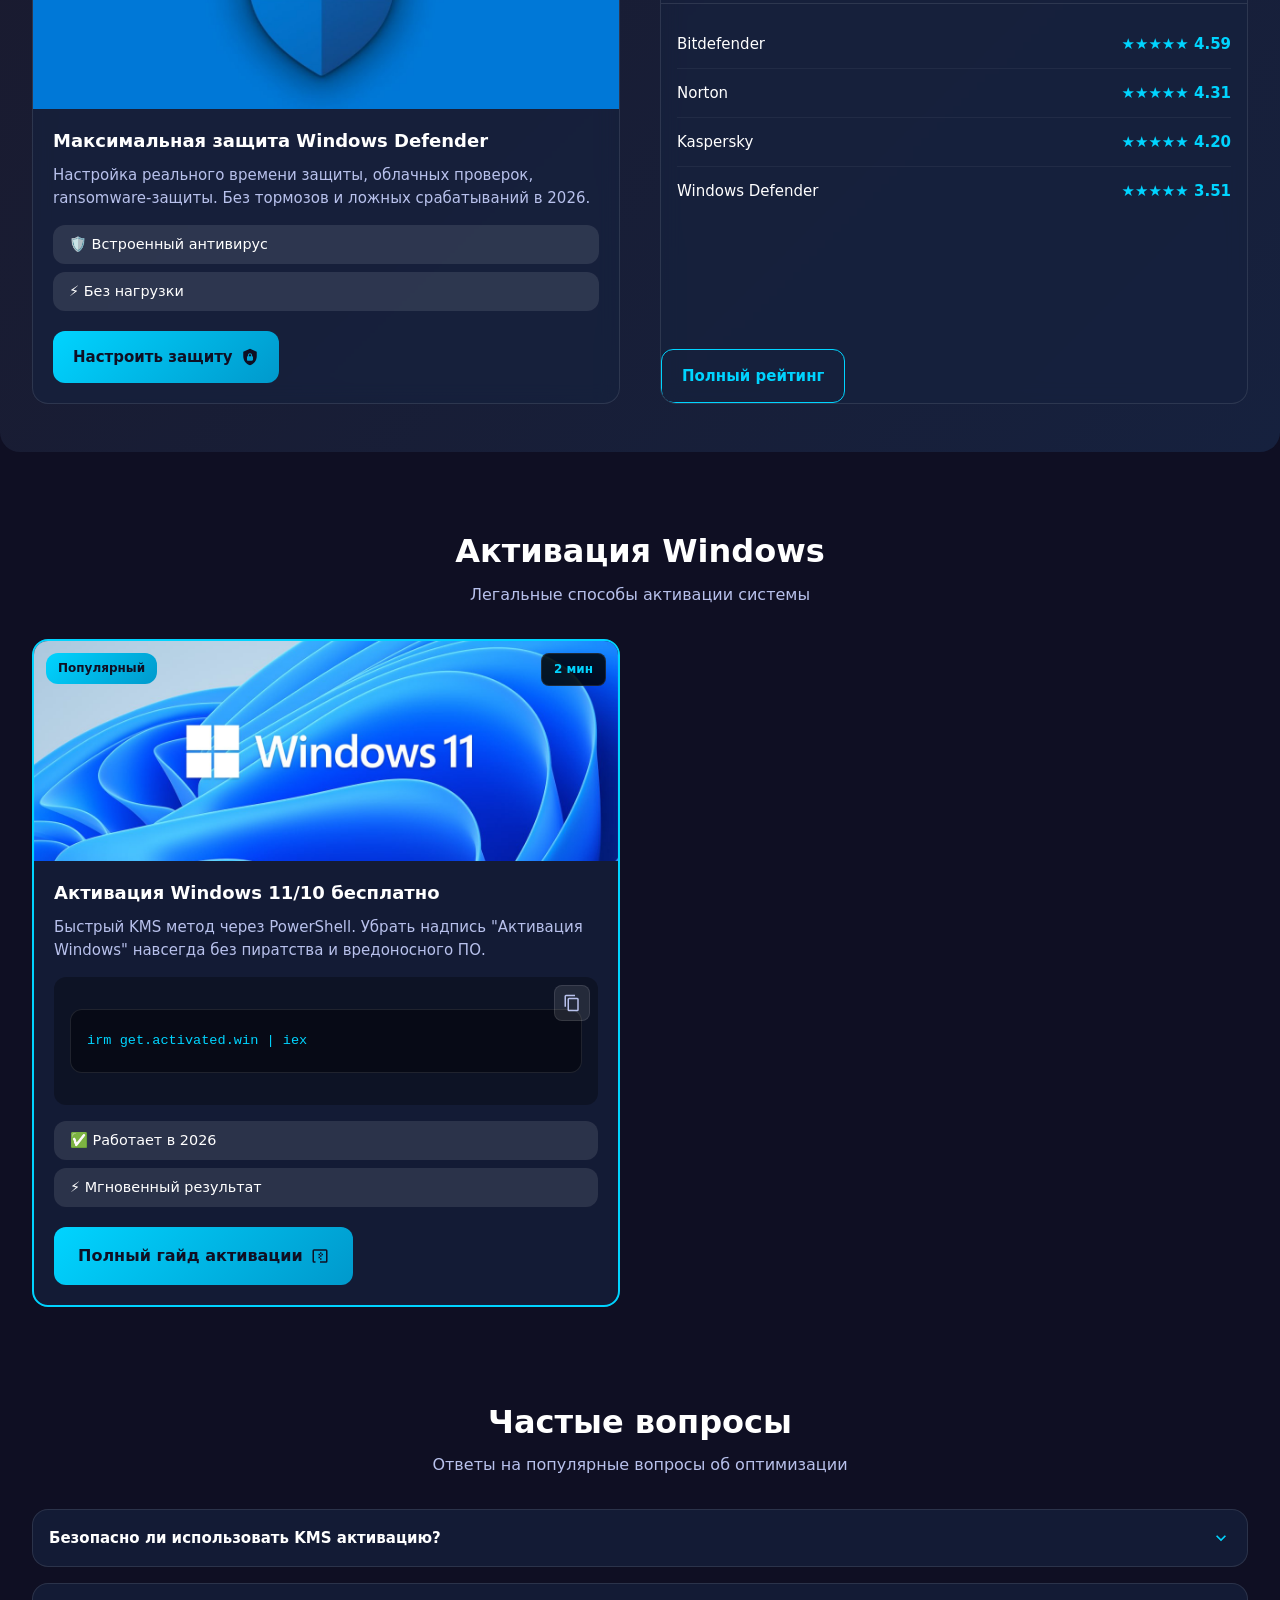
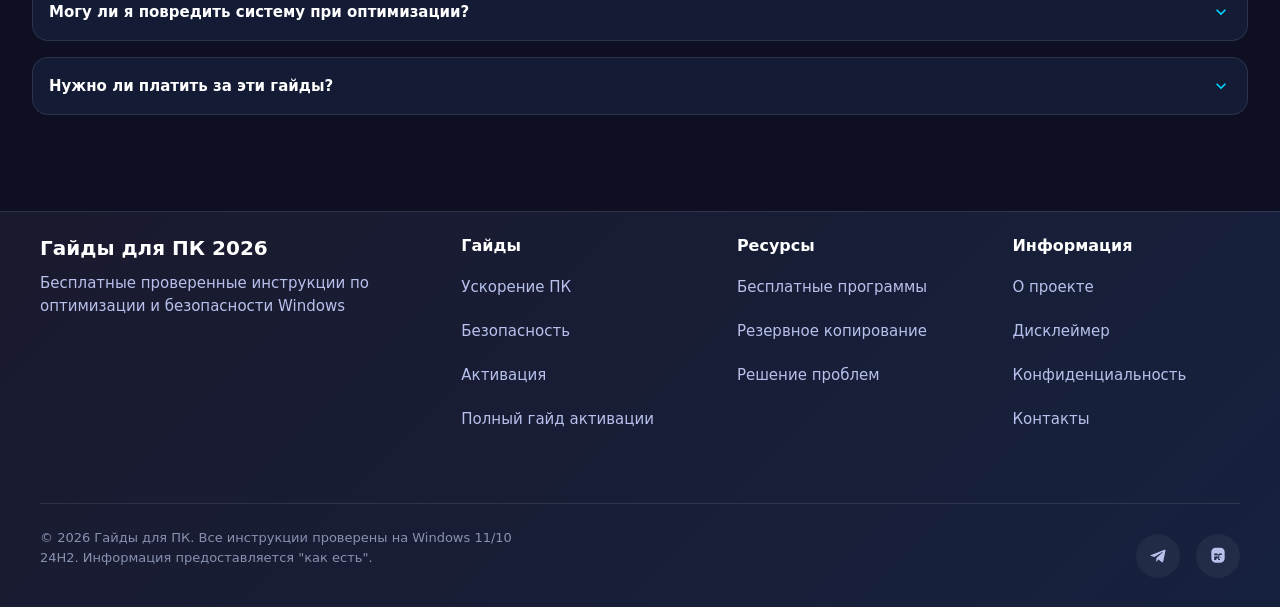
==== commit a04227cb: "адаптация под мобилку + добавлены img на guide_clean чето такое" ====
--- a/index.html
+++ b/index.html
@@ -39,6 +39,7 @@
     <!-- CSS -->
     <link rel="stylesheet" href="css/style.css">
     
+    <script src="js/mobile-menu.js" defer></script>
 </head>
 <body>
     <!-- Skip to main content для доступности -->
--- a/style.css
+++ b/style.css
@@ -182,7 +182,7 @@
     }
 }
 
-/* ===== ШАПКА ===== */
+/* ===== ШАПКА С АДАПТИВНЫМ МЕНЮ ===== */
 .main-header {
     position: sticky;
     top: 0;
@@ -203,6 +203,7 @@
     width: 100%;
     max-width: 1200px;
     margin: 0 auto;
+    flex-wrap: wrap;
 }
 
 /* Логотип */
@@ -235,41 +236,74 @@
     text-overflow: ellipsis;
 }
 
-/* ===== ПРОСТОЕ ГОРИЗОНТАЛЬНОЕ МЕНЮ ===== */
+/* Кнопка гамбургер-меню */
 .menu-toggle {
-    display: none !important; /* Скрываем кнопку меню */
-}
-
+    display: flex !important;
+    flex-direction: column;
+    justify-content: space-between;
+    width: 30px;
+    height: 24px;
+    background: none;
+    border: none;
+    cursor: pointer;
+    padding: 0;
+    z-index: 1001;
+}
+
+.menu-toggle span {
+    display: block;
+    height: 3px;
+    width: 100%;
+    background: var(--text-primary);
+    border-radius: 3px;
+    transition: var(--transition-normal);
+}
+
+/* Меню для мобильных */
 .main-nav {
-    display: flex;
-    align-items: center;
+    display: none;
+    width: 100%;
+    order: 3;
+    margin-top: 1rem;
     height: auto;
-    overflow: visible !important; /* Важно: убираем скролл */
+    overflow: visible !important;
+}
+
+.main-nav.active {
+    display: block;
+    animation: fadeIn 0.3s ease;
+}
+
+@keyframes fadeIn {
+    from { opacity: 0; transform: translateY(-10px); }
+    to { opacity: 1; transform: translateY(0); }
 }
 
 .main-nav ul {
     display: flex;
-    align-items: center;
-    gap: 1rem;
+    flex-direction: column;
+    align-items: stretch;
+    gap: 0.5rem;
     list-style: none;
     margin: 0;
     padding: 0;
-    overflow: visible !important; /* Важно: убираем скролл */
+    overflow: visible !important;
 }
 
 .nav-link {
-    display: inline-flex;
+    display: flex;
     align-items: center;
+    justify-content: center;
     color: var(--text-secondary);
-    padding: 0.5rem 1rem;
+    padding: 0.75rem 1rem;
     border-radius: var(--border-radius-md);
     transition: all var(--transition-normal);
     font-size: 0.875rem;
     text-align: center;
     border: 1px solid transparent;
     text-decoration: none;
-    height: 36px;
-    white-space: nowrap;
+    height: 44px;
+    width: 100%;
 }
 
 .nav-link:hover,
@@ -280,20 +314,20 @@
 }
 
 .btn-nav {
-    display: inline-flex;
+    display: flex;
     align-items: center;
     justify-content: center;
     background: var(--gradient-accent);
     color: var(--bg-dark) !important;
-    padding: 0.5rem 1.25rem;
+    padding: 0.75rem 1.25rem;
     border-radius: var(--border-radius-md);
     font-weight: 600;
     font-size: 0.875rem;
     text-decoration: none;
     border: none;
-    height: 36px;
-    min-width: 120px;
-    margin-left: 0.5rem;
+    height: 44px;
+    width: 100%;
+    margin: 0.5rem 0 0 0;
 }
 
 .btn-nav:hover,
@@ -301,6 +335,37 @@
     transform: translateY(-2px);
     box-shadow: var(--shadow-md);
     outline: none;
+}
+
+/* Десктопное меню */
+@media (min-width: 768px) {
+    .menu-toggle {
+        display: none !important;
+    }
+    
+    .main-nav {
+        display: flex !important;
+        width: auto;
+        order: initial;
+        margin-top: 0;
+    }
+    
+    .main-nav ul {
+        flex-direction: row;
+        align-items: center;
+        gap: 0.5rem;
+    }
+    
+    .nav-link {
+        width: auto;
+        height: 36px;
+    }
+    
+    .btn-nav {
+        width: auto;
+        height: 36px;
+        margin: 0 0 0 0.5rem;
+    }
 }
 
 /* ===== HERO SECTION ===== */
@@ -1098,7 +1163,45 @@
 }
 
 /* ===== МЕДИА-ЗАПРОСЫ ДЛЯ ОЧЕНЬ МАЛЕНЬКИХ ЭКРАНОВ ===== */
-@media (max-width: 480px) {
+@media (max-width: 400px) {
+    :root {
+        --mobile-padding: 0.75rem;
+    }
+    
+    .hero-title {
+        font-size: 1.5rem;
+    }
+    
+    .hero-subtitle {
+        font-size: 0.9rem;
+    }
+    
+    .quick-nav ul {
+        grid-template-columns: 1fr;
+        gap: 0.5rem;
+    }
+    
+    .quick-link {
+        min-height: 80px;
+        padding: 1rem;
+    }
+    
+    .stat {
+        padding: 0.5rem;
+    }
+    
+    .stat-number {
+        font-size: 1.25rem;
+    }
+    
+    .card-image {
+        height: 160px;
+    }
+    
+    .card-content {
+        padding: 1rem;
+    }
+    
     .nav-link {
         padding: 0.5rem 0.75rem;
         font-size: 0.8rem;
@@ -1107,28 +1210,6 @@
     .btn-nav {
         padding: 0.5rem 1rem;
         font-size: 0.8rem;
-        min-width: 100px;
-    }
-    
-    .quick-nav ul {
-        grid-template-columns: 1fr;
-    }
-    
-    .hero-stats {
-        grid-template-columns: 1fr;
-        gap: 0.75rem;
-    }
-    
-    .stat {
-        padding: 0.75rem;
-    }
-    
-    .card-image {
-        height: 160px;
-    }
-    
-    .card-content {
-        padding: 1rem;
     }
 }
 
@@ -1146,21 +1227,20 @@
         background: transparent;
     }
     
-    /* Увеличиваем зону нажатия для мобильных */
-    .nav-link,
-    .btn-primary,
-    .btn-secondary,
-    .social-link {
-        min-height: 44px;
-    }
-    
-    .faq-question {
-        min-height: 56px;
-    }
-    
     /* Отключаем hover эффекты на таче */
     .guide-card:hover .card-image img {
         transform: none;
+    }
+    
+    /* Улучшаем скролл на iOS */
+    html {
+        -webkit-overflow-scrolling: touch;
+    }
+    
+    /* Убираем задержку при клике на iOS */
+    a, button {
+        cursor: pointer;
+        touch-action: manipulation;
     }
 }
 
@@ -1248,14 +1328,15 @@
     display: block;
 }
 
-/* img.lazyload {
-    opacity: 0;
-    transition: opacity var(--transition-normal);
-}
-
-img.lazyloaded {
-    opacity: 1;
-} */
+/* Предотвращаем увеличение шрифта на iOS */
+@media screen and (max-width: 767px) {
+    input,
+    textarea,
+    select,
+    button {
+        font-size: 16px !important;
+    }
+}
 
 /* Убираем синюю подсветку на iOS */
 input,
@@ -1265,13 +1346,484 @@
 a {
     -webkit-tap-highlight-color: transparent;
 }
-
-/* Предотвращаем увеличение шрифта на iOS */
-@media screen and (max-width: 767px) {
-    input,
-    textarea,
-    select,
-    button {
-        font-size: 16px !important;
+/* ===== СТИЛИ ДЛЯ СТРАНИЦ ГАЙДОВ ===== */
+
+/* Герой-секция гайда */
+.guide-hero {
+    background: var(--gradient-primary);
+    padding: 2rem var(--mobile-padding);
+    margin-bottom: 1.5rem;
+    position: relative;
+    overflow: hidden;
+}
+
+.guide-breadcrumbs {
+    display: flex;
+    align-items: center;
+    flex-wrap: wrap;
+    gap: 0.25rem;
+    margin-bottom: 1rem;
+    font-size: 0.85rem;
+    color: rgba(255, 255, 255, 0.8);
+}
+
+.guide-breadcrumbs a {
+    color: rgba(255, 255, 255, 0.9);
+    text-decoration: none;
+}
+
+.guide-breadcrumbs span {
+    color: white;
+}
+
+.guide-title {
+    font-size: clamp(1.5rem, 6vw, 2.2rem);
+    color: white;
+    margin-bottom: 0.75rem;
+    text-align: center;
+}
+
+.guide-subtitle {
+    font-size: 1rem;
+    color: rgba(255, 255, 255, 0.9);
+    text-align: center;
+    line-height: 1.5;
+    margin-bottom: 1.5rem;
+}
+
+.guide-meta {
+    display: flex;
+    flex-wrap: wrap;
+    justify-content: center;
+    gap: 1rem;
+    margin-top: 1.5rem;
+}
+
+.meta-item {
+    display: flex;
+    align-items: center;
+    gap: 0.5rem;
+    color: white;
+    font-size: 0.9rem;
+    background: rgba(255, 255, 255, 0.1);
+    padding: 0.5rem 1rem;
+    border-radius: var(--border-radius-md);
+}
+
+.meta-item svg {
+    width: 18px;
+    height: 18px;
+    fill: currentColor;
+}
+
+/* Мобильное оглавление */
+.mobile-toc {
+    display: block;
+    margin-bottom: 1.5rem;
+    background: var(--bg-card);
+    border: 1px solid var(--border-color);
+    border-radius: var(--border-radius-md);
+    overflow: hidden;
+}
+
+.mobile-toc summary {
+    padding: 1rem;
+    font-weight: 600;
+    cursor: pointer;
+    display: flex;
+    justify-content: space-between;
+    align-items: center;
+    list-style: none;
+    -webkit-tap-highlight-color: transparent;
+}
+
+.mobile-toc summary::-webkit-details-marker {
+    display: none;
+}
+
+.toc-icon {
+    width: 20px;
+    height: 20px;
+    fill: var(--color-accent);
+    transition: transform 0.3s ease;
+}
+
+.mobile-toc[open] .toc-icon {
+    transform: rotate(180deg);
+}
+
+.toc-nav {
+    display: flex;
+    flex-direction: column;
+    padding: 0 1rem 1rem;
+    border-top: 1px solid var(--border-color);
+}
+
+.toc-nav a {
+    padding: 0.75rem 0;
+    color: var(--text-secondary);
+    text-decoration: none;
+    border-bottom: 1px solid rgba(255, 255, 255, 0.05);
+    font-size: 0.9rem;
+}
+
+.toc-nav a:last-child {
+    border-bottom: none;
+}
+
+.toc-nav a:hover,
+.toc-nav a.active {
+    color: var(--color-accent);
+}
+
+/* Основной контент гайда */
+.guide-content {
+    display: flex;
+    flex-direction: column;
+    gap: 2rem;
+}
+
+.content-sidebar {
+    display: none; /* Скрываем на мобильных */
+}
+
+.content-main {
+    background: var(--bg-card);
+    border: 1px solid var(--border-color);
+    border-radius: var(--border-radius-lg);
+    padding: 1.5rem;
+    backdrop-filter: blur(10px);
+    -webkit-backdrop-filter: blur(10px);
+}
+
+/* Секции гайда */
+.guide-section {
+    margin-bottom: 2.5rem;
+    padding-bottom: 2rem;
+    border-bottom: 1px solid var(--border-color);
+}
+
+.guide-section:last-child {
+    border-bottom: none;
+    margin-bottom: 0;
+}
+
+.guide-section h2 {
+    font-size: 1.4rem;
+    color: var(--color-accent);
+    margin-bottom: 1rem;
+    padding-bottom: 0.5rem;
+    border-bottom: 2px solid var(--color-accent);
+}
+
+/* Шаги с инструкциями */
+.step {
+    background: rgba(0, 0, 0, 0.2);
+    border-radius: var(--border-radius-md);
+    padding: 1.25rem;
+    margin-bottom: 1.5rem;
+}
+
+.step h3 {
+    font-size: 1.1rem;
+    margin-bottom: 1rem;
+    color: var(--text-primary);
+    display: flex;
+    align-items: center;
+    gap: 0.5rem;
+}
+
+.step h3::before {
+    content: '▶';
+    color: var(--color-accent);
+    font-size: 0.9rem;
+}
+
+.step-content {
+    display: flex;
+    flex-direction: column;
+    gap: 1rem;
+}
+
+.step-content img {
+    width: 100%;
+    height: auto;
+    border-radius: var(--border-radius-md);
+    border: 1px solid var(--border-color);
+}
+
+.step-text {
+    flex: 1;
+}
+
+.step-text p {
+    margin-bottom: 0.75rem;
+    line-height: 1.5;
+}
+
+/* Блоки кода */
+.code-block {
+    position: relative;
+    background: rgba(0, 0, 0, 0.4);
+    border: 1px solid var(--border-color);
+    border-radius: var(--border-radius-md);
+    padding: 1rem;
+    margin: 1rem 0;
+    font-family: var(--font-mono);
+    font-size: 0.85rem;
+    overflow-x: auto;
+}
+
+.code-block code {
+    color: var(--color-accent);
+    display: block;
+    white-space: pre;
+}
+
+.copy-btn {
+    position: absolute;
+    top: 0.5rem;
+    right: 0.5rem;
+    background: rgba(255, 255, 255, 0.1);
+    border: 1px solid var(--border-color);
+    border-radius: var(--border-radius-sm);
+    color: var(--text-secondary);
+    cursor: pointer;
+    padding: 0.5rem;
+    width: 36px;
+    height: 36px;
+    display: flex;
+    align-items: center;
+    justify-content: center;
+    transition: all var(--transition-fast);
+}
+
+.copy-btn:hover {
+    background: rgba(255, 255, 255, 0.15);
+    color: var(--color-accent);
+}
+
+.copy-btn svg {
+    width: 18px;
+    height: 18px;
+    fill: currentColor;
+}
+
+/* Предупреждения и советы */
+.warning, .tip {
+    background: rgba(247, 37, 133, 0.1);
+    border: 1px solid rgba(247, 37, 133, 0.3);
+    border-radius: var(--border-radius-md);
+    padding: 1rem;
+    margin: 1rem 0;
+    font-size: 0.95rem;
+}
+
+.tip {
+    background: rgba(76, 201, 240, 0.1);
+    border-color: rgba(76, 201, 240, 0.3);
+}
+
+/* Результаты оптимизации */
+.guide-results {
+    margin: 2.5rem 0;
+}
+
+.guide-results h3 {
+    text-align: center;
+    margin-bottom: 1.5rem;
+    font-size: 1.3rem;
+}
+
+.results-grid {
+    display: grid;
+    grid-template-columns: repeat(2, 1fr);
+    gap: 1rem;
+}
+
+.result-card {
+    background: var(--gradient-dark);
+    border: 1px solid var(--border-color);
+    border-radius: var(--border-radius-md);
+    padding: 1.25rem;
+    text-align: center;
+    transition: transform var(--transition-normal);
+}
+
+.result-card:hover {
+    transform: translateY(-3px);
+    border-color: var(--color-accent);
+}
+
+.result-value {
+    font-size: 1.75rem;
+    font-weight: 700;
+    background: var(--gradient-accent);
+    -webkit-background-clip: text;
+    -webkit-text-fill-color: transparent;
+    background-clip: text;
+    margin-bottom: 0.5rem;
+    line-height: 1;
+}
+
+.result-label {
+    font-size: 0.85rem;
+    color: var(--text-muted);
+}
+
+/* Кнопки действий */
+.guide-actions {
+    display: flex;
+    flex-direction: column;
+    gap: 1rem;
+    margin-top: 2.5rem;
+    padding-top: 2rem;
+    border-top: 1px solid var(--border-color);
+}
+
+.guide-actions .btn-primary,
+.guide-actions .btn-secondary {
+    width: 100%;
+    text-align: center;
+}
+
+/* ===== ДЕСКТОПНАЯ ВЕРСИЯ ===== */
+@media (min-width: 1024px) {
+    .guide-hero {
+        padding: 3rem 2rem;
+    }
+    
+    .mobile-toc {
+        display: none; /* Скрываем мобильное оглавление */
+    }
+    
+    .guide-content {
+        flex-direction: row;
+        gap: 3rem;
+    }
+    
+    .content-sidebar {
+        display: block;
+        flex: 0 0 280px;
+    }
+    
+    .sidebar-sticky {
+        position: sticky;
+        top: 100px;
+        background: var(--bg-card);
+        border: 1px solid var(--border-color);
+        border-radius: var(--border-radius-lg);
+        padding: 1.5rem;
+        backdrop-filter: blur(10px);
+        -webkit-backdrop-filter: blur(10px);
+    }
+    
+    .sidebar-nav {
+        display: flex;
+        flex-direction: column;
+        gap: 0.5rem;
+        margin-bottom: 1.5rem;
+    }
+    
+    .sidebar-link {
+        color: var(--text-secondary);
+        text-decoration: none;
+        padding: 0.5rem 0.75rem;
+        border-radius: var(--border-radius-sm);
+        font-size: 0.9rem;
+        transition: all var(--transition-fast);
+        border-left: 3px solid transparent;
+    }
+    
+    .sidebar-link:hover,
+    .sidebar-link.active {
+        color: var(--text-primary);
+        background: rgba(255, 255, 255, 0.05);
+        border-left-color: var(--color-accent);
+    }
+    
+    .content-main {
+        flex: 1;
+        padding: 2rem;
+    }
+    
+    .step-content {
+        flex-direction: row;
+        align-items: flex-start;
+    }
+    
+    .step-content img {
+        flex: 0 0 300px;
+        max-width: 300px;
+    }
+    
+    .results-grid {
+        grid-template-columns: repeat(4, 1fr);
+        gap: 1.5rem;
+    }
+    
+    .guide-actions {
+        flex-direction: row;
+        justify-content: space-between;
+    }
+    
+    .guide-actions .btn-primary,
+    .guide-actions .btn-secondary {
+        width: auto;
+        min-width: 200px;
+    }
+}
+
+/* ===== ПЛАНШЕТНАЯ ВЕРСИЯ ===== */
+@media (min-width: 768px) and (max-width: 1023px) {
+    .guide-content {
+        flex-direction: column;
+    }
+    
+    .content-sidebar {
+        display: none;
+    }
+    
+    .step-content {
+        flex-direction: row;
+        align-items: flex-start;
+    }
+    
+    .step-content img {
+        flex: 0 0 250px;
+        max-width: 250px;
+    }
+    
+    .results-grid {
+        grid-template-columns: repeat(2, 1fr);
+        gap: 1.5rem;
+    }
+}
+
+/* ===== ОЧЕНЬ МАЛЕНЬКИЕ ЭКРАНЫ ===== */
+@media (max-width: 360px) {
+    .guide-hero {
+        padding: 1.5rem var(--mobile-padding);
+    }
+    
+    .guide-meta {
+        flex-direction: column;
+        align-items: stretch;
+    }
+    
+    .meta-item {
+        justify-content: center;
+    }
+    
+    .results-grid {
+        grid-template-columns: 1fr;
+    }
+    
+    .step {
+        padding: 1rem;
+    }
+    
+    .content-main {
+        padding: 1.25rem;
     }
 }
